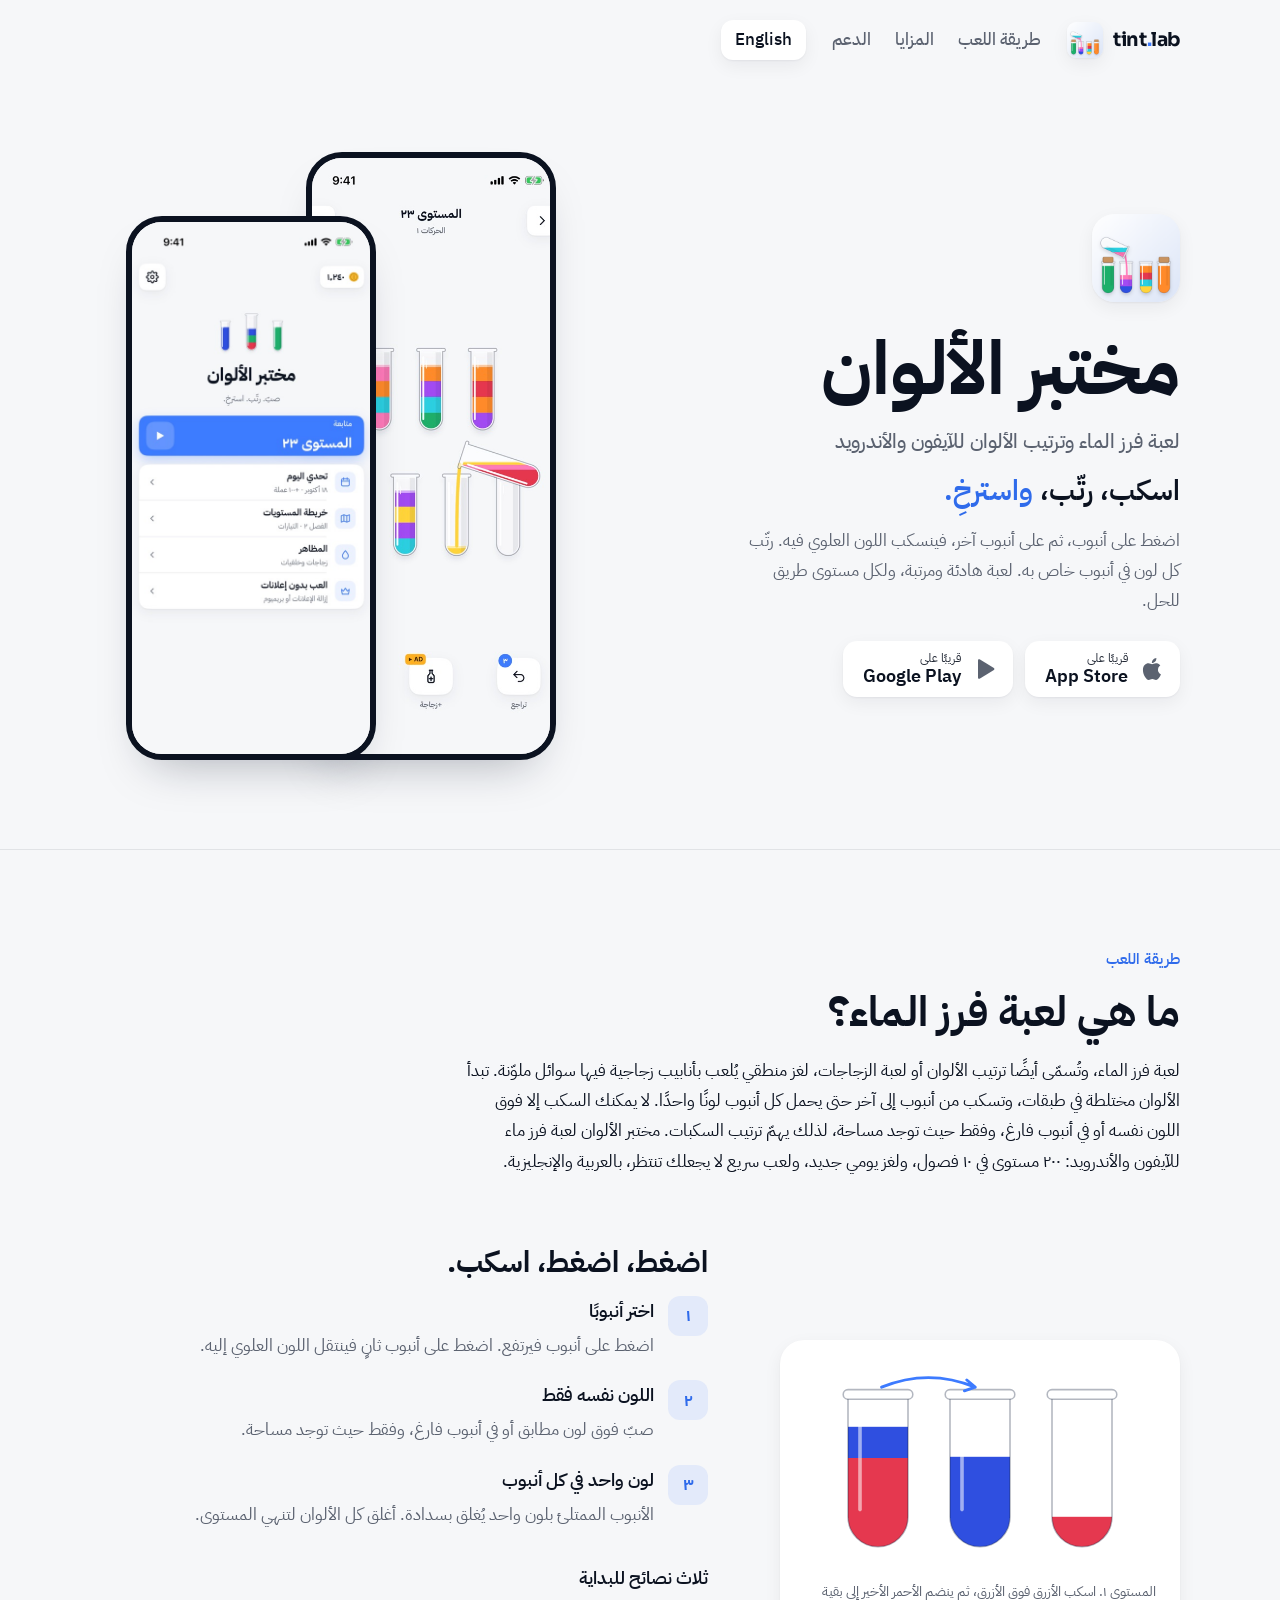
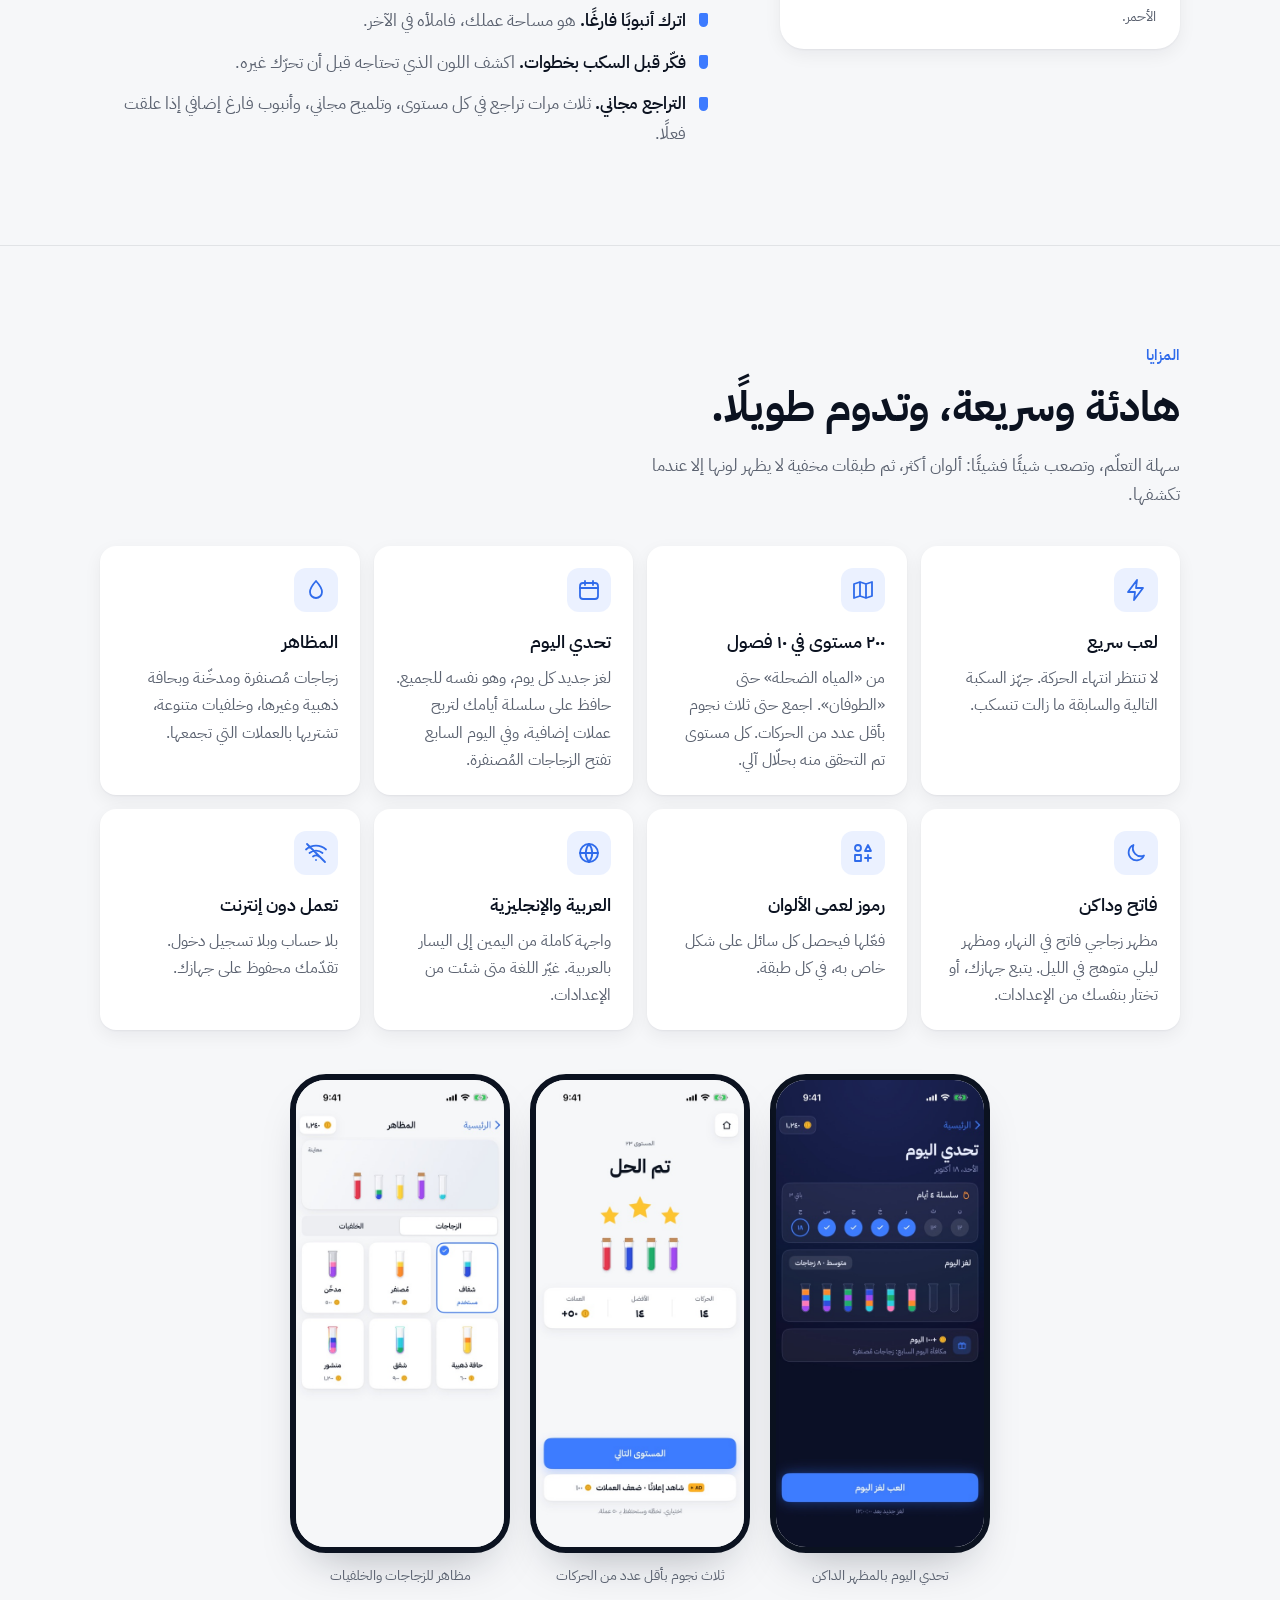
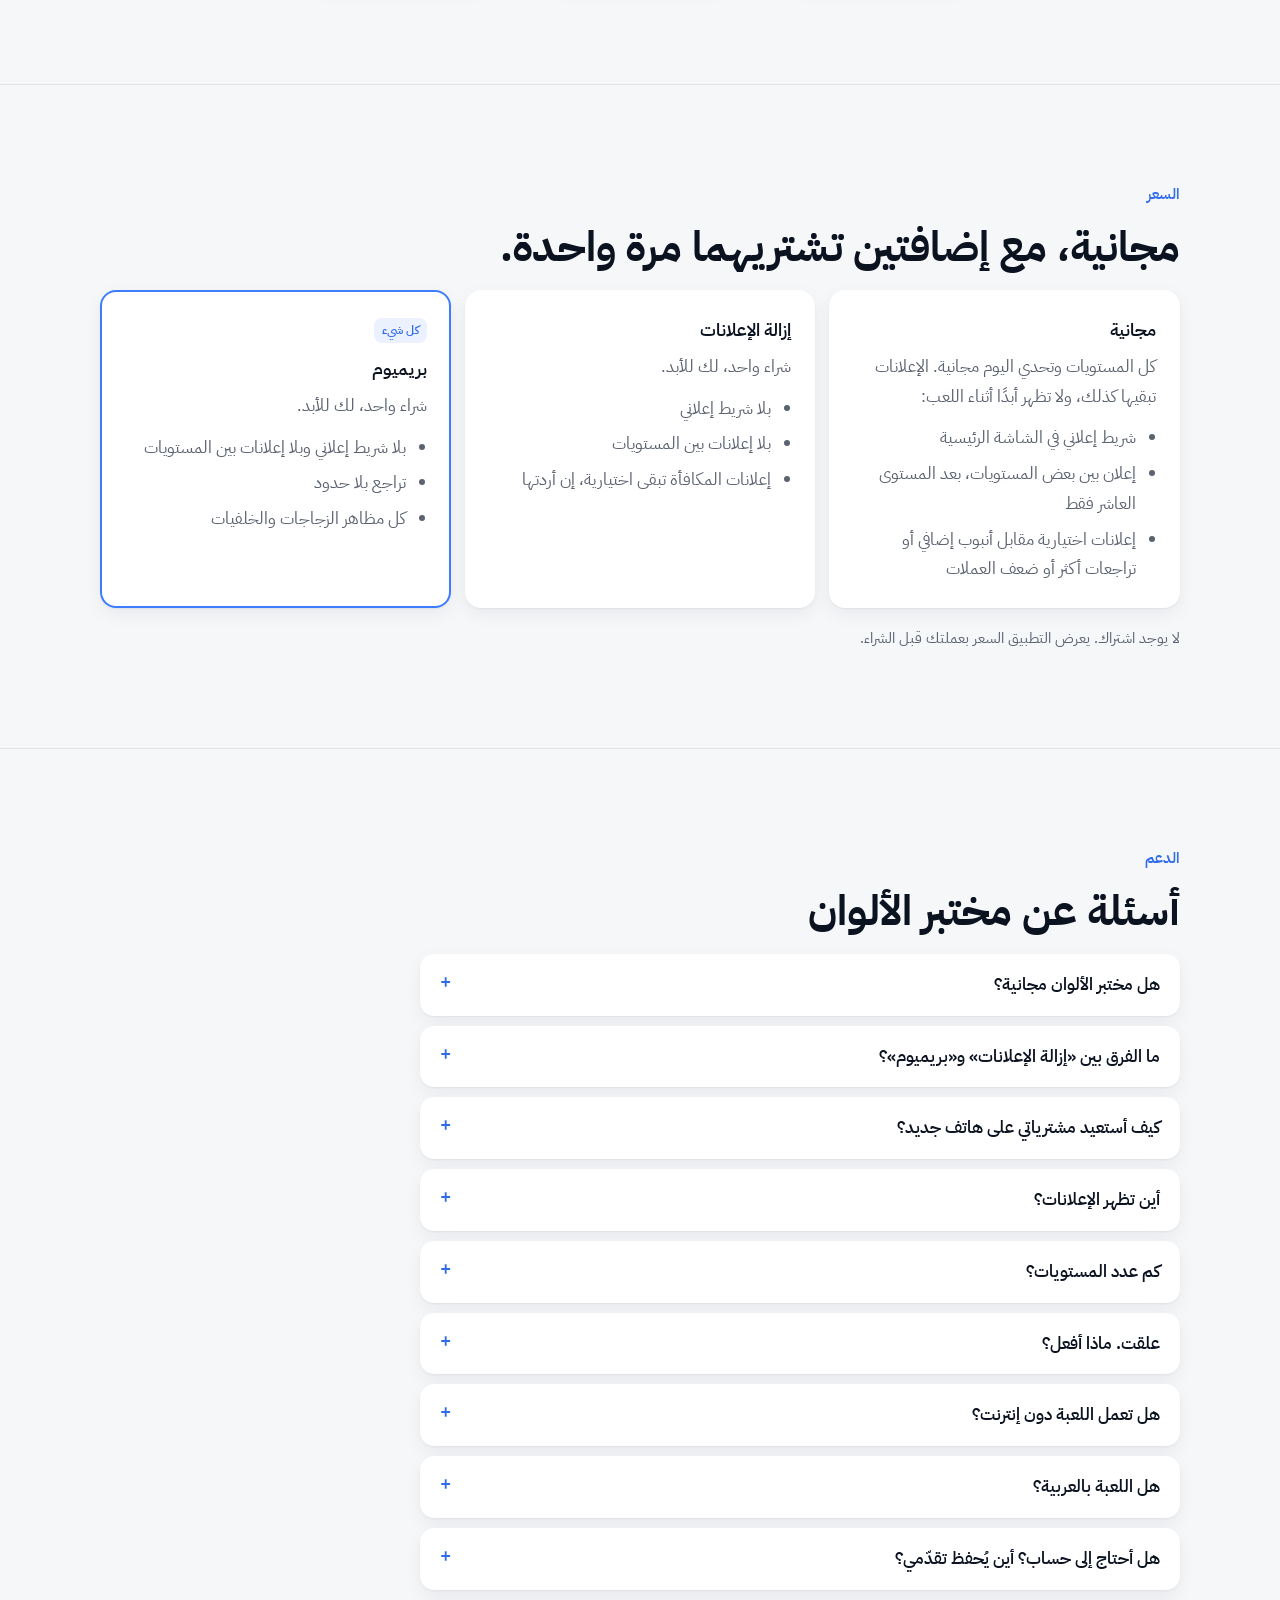
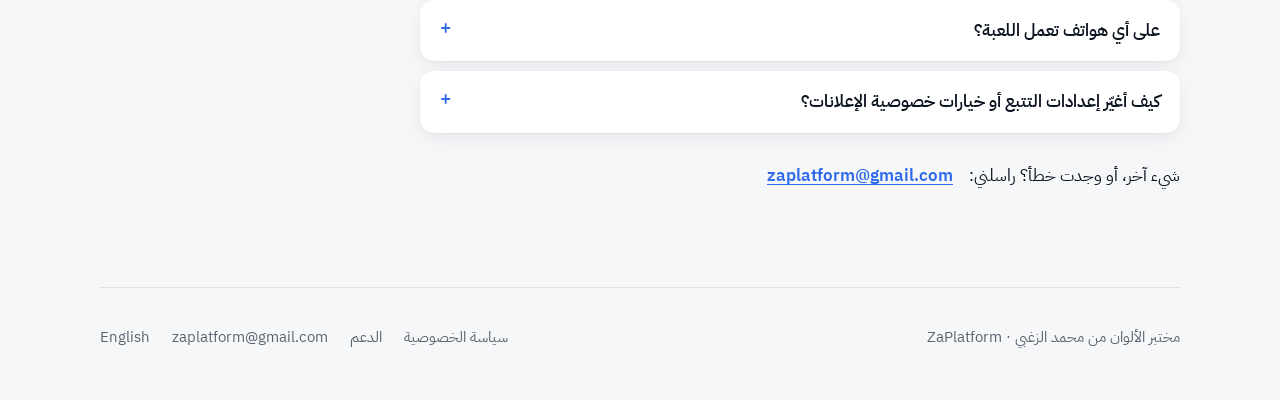
==== ar/index.html @ c8849c1a "Tint Lab site: EN + AR landing, privacy, support FAQ, app-ads.txt (coming soon) Co-Authored-By: Clau" ====
<!doctype html>
<html lang="ar" dir="rtl">
<head>
<meta charset="utf-8">
<meta name="viewport" content="width=device-width, initial-scale=1, viewport-fit=cover">
<title>مختبر الألوان: فرز الماء، لعبة ترتيب الألوان للآيفون والأندرويد</title>
<meta name="description" content="مختبر الألوان لعبة فرز ماء هادئة: اسكب الألوان بين الأنابيب حتى يحمل كل أنبوب لونًا واحدًا. ٢٠٠ مستوى، تحدٍّ يومي، لعب سريع، بالعربية والإنجليزية. مجانية.">
<link rel="canonical" href="https://tintlab.zaplatform.com/ar/">
<link rel="alternate" hreflang="en" href="https://tintlab.zaplatform.com/">
<link rel="alternate" hreflang="ar" href="https://tintlab.zaplatform.com/ar/">
<link rel="alternate" hreflang="x-default" href="https://tintlab.zaplatform.com/">
<meta name="theme-color" content="#F6F7F9" media="(prefers-color-scheme: light)">
<meta name="theme-color" content="#0B1026" media="(prefers-color-scheme: dark)">
<link rel="icon" type="image/png" href="../assets/favicon.png">
<link rel="apple-touch-icon" href="../assets/apple-touch-icon.png">
<meta property="og:type" content="website">
<meta property="og:site_name" content="Tint Lab · مختبر الألوان">
<meta property="og:locale" content="ar_EG">
<meta property="og:locale:alternate" content="en_US">
<meta property="og:title" content="مختبر الألوان: فرز الماء">
<meta property="og:description" content="اسكب، رتّب، واسترخِ. لعبة ترتيب ألوان هادئة: ٢٠٠ مستوى، تحدٍّ يومي ولعب سريع، بالعربية والإنجليزية.">
<meta property="og:url" content="https://tintlab.zaplatform.com/ar/">
<meta property="og:image" content="https://tintlab.zaplatform.com/og.png">
<meta property="og:image:width" content="1200">
<meta property="og:image:height" content="630">
<meta property="og:image:alt" content="مختبر الألوان: أنابيب زجاجية بألوان مرتبة، وأحدها يصبّ في آخر">
<meta name="twitter:card" content="summary_large_image">
<meta name="twitter:title" content="مختبر الألوان: فرز الماء">
<meta name="twitter:description" content="اسكب، رتّب، واسترخِ. لعبة ترتيب ألوان هادئة: ٢٠٠ مستوى، تحدٍّ يومي ولعب سريع، بالعربية والإنجليزية.">
<meta name="twitter:image" content="https://tintlab.zaplatform.com/og.png">
<meta name="twitter:image:alt" content="مختبر الألوان: أنابيب زجاجية بألوان مرتبة، وأحدها يصبّ في آخر">
<link rel="preconnect" href="https://fonts.googleapis.com">
<link rel="preconnect" href="https://fonts.gstatic.com" crossorigin>
<link rel="stylesheet" href="https://fonts.googleapis.com/css2?family=IBM+Plex+Sans+Arabic:wght@400;500;600;700&family=Inter:wght@400;500;600&family=Sora:wght@600;700&display=swap">
<link rel="stylesheet" href="../site.css">
<script type="application/ld+json">
{
  "@context": "https://schema.org",
  "@graph": [
    {
      "@type": "WebSite",
      "@id": "https://tintlab.zaplatform.com/#website",
      "url": "https://tintlab.zaplatform.com/",
      "name": "Tint Lab",
      "inLanguage": ["en", "ar"],
      "publisher": { "@id": "https://zaplatform.com/#org" }
    },
    {
      "@type": "WebPage",
      "@id": "https://tintlab.zaplatform.com/ar/#webpage",
      "url": "https://tintlab.zaplatform.com/ar/",
      "name": "مختبر الألوان: فرز الماء، لعبة ترتيب الألوان للآيفون والأندرويد",
      "inLanguage": "ar",
      "isPartOf": { "@id": "https://tintlab.zaplatform.com/#website" },
      "about": { "@id": "https://tintlab.zaplatform.com/#app" },
      "primaryImageOfPage": "https://tintlab.zaplatform.com/og.png",
      "dateModified": "2026-10-18"
    },
    {
      "@type": ["MobileApplication", "VideoGame"],
      "@id": "https://tintlab.zaplatform.com/#app",
      "name": "مختبر الألوان",
      "alternateName": ["مختبر الألوان: فرز الماء", "Tint Lab: Water Sort Puzzle", "Tint Lab"],
      "description": "مختبر الألوان لعبة فرز ماء هادئة. اضغط على أنبوب، ثم على أنبوب آخر، فينسكب اللون العلوي فيه. رتّب كل لون في أنبوب خاص به لتنهي المستوى. ٢٠٠ مستوى في ١٠ فصول، وتحدٍّ يومي، ولعب سريع، ومظاهر، ومظهر فاتح وداكن، ورموز لعمى الألوان، بالعربية والإنجليزية.",
      "url": "https://tintlab.zaplatform.com/ar/",
      "image": "https://tintlab.zaplatform.com/assets/icon.png",
      "screenshot": [
        "https://tintlab.zaplatform.com/assets/shots/01-pour-ar.jpg",
        "https://tintlab.zaplatform.com/assets/shots/02-home-ar.jpg",
        "https://tintlab.zaplatform.com/assets/shots/06-daily-ar.jpg"
      ],
      "applicationCategory": "GameApplication",
      "applicationSubCategory": "Puzzle",
      "genre": ["ألغاز", "فرز الماء", "ترتيب الألوان"],
      "gamePlatform": ["iPhone", "Android"],
      "operatingSystem": "iOS 17 or later, Android 8.0 or later",
      "inLanguage": ["ar", "en"],
      "numberOfPlayers": { "@type": "QuantitativeValue", "value": 1 },
      "playMode": "SinglePlayer",
      "isAccessibleForFree": true,
      "offers": { "@type": "Offer", "name": "مختبر الألوان", "price": "0", "priceCurrency": "USD", "category": "free" },
      "featureList": [
        "٢٠٠ مستوى في ١٠ فصول، وكل مستوى تم التحقق منه بحلّال آلي",
        "تحدٍّ يومي، نفسه للجميع، مع سلسلة أيام",
        "لعب سريع: الضغطات لا تنتظر انتهاء الحركة",
        "ثلاث مرات تراجع مجانية في كل مستوى، وتلميح مجاني، وأنبوب فارغ إضافي",
        "مظاهر للزجاجات والخلفيات تشتريها بالعملات التي تجمعها",
        "مظهر فاتح وآخر داكن",
        "رموز لعمى الألوان على كل لون",
        "العربية والإنجليزية",
        "تعمل دون إنترنت؛ بلا حساب، وتقدّمك محفوظ على جهازك"
      ],
      "author": { "@id": "https://zaplatform.com/#mohamed" },
      "publisher": { "@id": "https://zaplatform.com/#org" }
    },
    {
      "@type": "Organization",
      "@id": "https://zaplatform.com/#org",
      "name": "ZaPlatform",
      "url": "https://zaplatform.com/",
      "logo": "https://tintlab.zaplatform.com/assets/icon.png",
      "email": "zaplatform@gmail.com",
      "founder": { "@id": "https://zaplatform.com/#mohamed" }
    },
    {
      "@type": "Person",
      "@id": "https://zaplatform.com/#mohamed",
      "name": "Mohamed ElZoghbi",
      "alternateName": ["Mohamed Zakaria El-Zoghbi", "محمد الزغبي"],
      "url": "https://zaplatform.com/",
      "worksFor": { "@id": "https://zaplatform.com/#org" }
    },
    {
      "@type": "FAQPage",
      "@id": "https://tintlab.zaplatform.com/ar/#faq",
      "inLanguage": "ar",
      "isPartOf": { "@id": "https://tintlab.zaplatform.com/ar/#webpage" },
      "mainEntity": [
        {
          "@type": "Question",
          "name": "هل مختبر الألوان مجانية؟",
          "acceptedAnswer": {
            "@type": "Answer",
            "text": "نعم. كل المستويات وتحدي اليوم مجانية، وتعتمد على إعلانات لا تظهر أبدًا أثناء اللعب. وهناك عمليتا شراء اختياريتان لمرة واحدة: «إزالة الإعلانات» و«بريميوم». لا يوجد اشتراك."
          }
        },
        {
          "@type": "Question",
          "name": "ما الفرق بين «إزالة الإعلانات» و«بريميوم»؟",
          "acceptedAnswer": {
            "@type": "Answer",
            "text": "إزالة الإعلانات تزيل الشريط الإعلاني من الشاشة الرئيسية والإعلانات بين المستويات. بريميوم تفعل الشيء نفسه، وتضيف تراجعًا بلا حدود وكل مظاهر الزجاجات والخلفيات. إذا اشتريت بريميوم فلا تحتاج إلى «إزالة الإعلانات»."
          }
        },
        {
          "@type": "Question",
          "name": "كيف أستعيد مشترياتي على هاتف جديد؟",
          "acceptedAnswer": {
            "@type": "Answer",
            "text": "افتح مختبر الألوان، واضغط على الترس في الشاشة الرئيسية لفتح الإعدادات، ثم المشتريات ← استعادة المشتريات. استخدم حساب Apple (للآيفون) أو حساب Google (للأندرويد) نفسه الذي اشتريت به. الاستعادة مجانية."
          }
        },
        {
          "@type": "Question",
          "name": "أين تظهر الإعلانات؟",
          "acceptedAnswer": {
            "@type": "Answer",
            "text": "شريط إعلاني في الشاشة الرئيسية، وإعلان بملء الشاشة بين بعض المستويات، بعد المستوى العاشر فقط ومرة كل ثلاثة مستويات على الأكثر. إعلانات الأنبوب الإضافي والتراجعات وضعف العملات لا تعمل إلا عندما تختارها. لا يظهر أي إعلان أثناء المستوى."
          }
        },
        {
          "@type": "Question",
          "name": "كم عدد المستويات؟",
          "acceptedAnswer": {
            "@type": "Answer",
            "text": "٢٠٠ مستوى في ١٠ فصول، ٢٠ مستوى في كل فصل، من «المياه الضحلة» حتى «الطوفان»، إلى جانب تحدٍّ يومي جديد كل يوم. كل مستوى تم التحقق منه بحلّال آلي، فهناك دائمًا طريق للحل. ويمكنك إعادة أي مستوى من خريطة المستويات."
          }
        },
        {
          "@type": "Question",
          "name": "علقت. ماذا أفعل؟",
          "acceptedAnswer": {
            "@type": "Answer",
            "text": "لديك ثلاث مرات تراجع مجانية في كل مستوى، وتلميح مجاني، وأنبوب فارغ إضافي عند الحاجة. ويمكنك إعادة المستوى في أي وقت. وإذا لم تبقَ أي حركة، تخبرك اللعبة وتعرض عليك مخرجًا، وتبقى حركاتك."
          }
        },
        {
          "@type": "Question",
          "name": "هل تعمل اللعبة دون إنترنت؟",
          "acceptedAnswer": {
            "@type": "Answer",
            "text": "نعم. كل مستوى يُصنع على هاتفك، فيمكنك اللعب دون إنترنت. الإعلانات والمشتريات فقط تحتاج إلى اتصال."
          }
        },
        {
          "@type": "Question",
          "name": "هل اللعبة بالعربية؟",
          "acceptedAnswer": {
            "@type": "Answer",
            "text": "نعم. مختبر الألوان بالعربية والإنجليزية بالكامل، بواجهة من اليمين إلى اليسار بالعربية. غيّر اللغة من الإعدادات ← اللغة. الأنابيب نفسها لا تنعكس."
          }
        },
        {
          "@type": "Question",
          "name": "هل أحتاج إلى حساب؟ أين يُحفظ تقدّمي؟",
          "acceptedAnswer": {
            "@type": "Answer",
            "text": "لا يوجد حساب ولا تسجيل دخول. مستوياتك ونجومك وعملاتك وسلسلة أيامك وإعداداتك محفوظة على هاتفك فقط، ولا توجد مزامنة بين الأجهزة."
          }
        },
        {
          "@type": "Question",
          "name": "على أي هواتف تعمل اللعبة؟",
          "acceptedAnswer": {
            "@type": "Answer",
            "text": "على الآيفون والآيباد بنظام iOS 17 أو أحدث، وعلى هواتف الأندرويد بنظام Android 8.0 أو أحدث."
          }
        },
        {
          "@type": "Question",
          "name": "كيف أغيّر إعدادات التتبع أو خيارات خصوصية الإعلانات؟",
          "acceptedAnswer": {
            "@type": "Answer",
            "text": "على الآيفون، التتبع متوقف ما لم تسمح به عندما يسألك التطبيق، ويمكنك تغييره لاحقًا من الإعدادات ← الخصوصية والأمن ← التتبع. وحيث يلزم اختيار الموافقة، مثل المنطقة الاقتصادية الأوروبية والمملكة المتحدة، افتح مختبر الألوان واذهب إلى الإعدادات ← الخصوصية وخيارات الإعلانات لمراجعته. المزيد في سياسة الخصوصية."
          }
        }
      ]
    }
  ]
}
</script>
</head>
<body>
<a class="skip" href="#main">انتقل إلى المحتوى</a>

<svg width="0" height="0" style="position:absolute" aria-hidden="true">
  <symbol id="g-apple" viewBox="0 0 24 24"><path d="M16.37 1.43c0 1.14-.49 2.27-1.18 3.08-.74.9-1.99 1.57-2.99 1.57-.12 0-.23-.02-.3-.03-.01-.06-.04-.22-.04-.39 0-1.15.57-2.27 1.2-2.98.81-.94 2.15-1.64 3.25-1.68.03.13.06.28.06.43zm4.56 15.71c-.03.07-.46 1.58-1.52 3.12-.94 1.34-1.94 2.71-3.43 2.71-1.52 0-1.9-.88-3.63-.88-1.7 0-2.3.91-3.67.91-1.38 0-2.330-1.26-3.43-2.8-1.29-1.82-2.32-4.63-2.32-7.28 0-4.28 2.8-6.55 5.55-6.55 1.45 0 2.67.95 3.6.95.86 0 2.22-1.01 3.9-1.01.61 0 2.89.06 4.37 2.19-.13.09-2.38 1.37-2.38 4.19 0 3.26 2.85 4.42 2.96 4.45z"/></symbol>
  <symbol id="g-play" viewBox="0 0 24 24"><path d="M5 3.2v17.6c0 .8.9 1.3 1.6.9l14.3-8.8c.6-.4.6-1.4 0-1.8L6.6 2.3C5.9 1.9 5 2.4 5 3.2z"/></symbol>
</svg>

<header class="wrap nav">
  <a class="brand" href="./" lang="en" dir="ltr"><img src="../assets/icon.png" alt="" width="36" height="36"><span>tint<span class="dot">.</span>lab</span></a>
  <nav aria-label="الأقسام">
    <ul>
      <li><a href="#how">طريقة اللعب</a></li>
      <li><a href="#features">المزايا</a></li>
      <li><a href="#support">الدعم</a></li>
    </ul>
  </nav>
  <a class="lang" href="../" hreflang="en" lang="en">English</a>
</header>

<main id="main">
  <section class="wrap hero">
    <div>
      <img class="ic" src="../assets/icon.png" alt="أيقونة تطبيق مختبر الألوان" width="88" height="88">
      <h1>مختبر الألوان <span class="h1-sub">لعبة فرز الماء وترتيب الألوان للآيفون والأندرويد</span></h1>
      <p class="pitch">اسكب، رتّب، <em>واسترخِ.</em></p>
      <p class="lede">اضغط على أنبوب، ثم على أنبوب آخر، فينسكب اللون العلوي فيه. رتّب كل لون في أنبوب خاص به. لعبة هادئة ومرتبة، ولكل مستوى طريق للحل.</p>
      <div class="actions">
        <span class="store soon" role="note"><svg aria-hidden="true"><use href="#g-apple"/></svg><span><small>قريبًا على</small><b>App Store</b></span></span>
        <span class="store soon" role="note"><svg aria-hidden="true"><use href="#g-play"/></svg><span><small>قريبًا على</small><b>Google Play</b></span></span>
      </div>
    </div>
    <div class="hero-shots">
      <div class="phone"><img src="../assets/shots/01-pour-ar.jpg" alt="مستوى في مختبر الألوان أثناء السكب: أنبوب يميل ويصبّ اللون الوردي في أنبوب آخر" width="506" height="1100" fetchpriority="high"></div>
      <div class="phone"><img src="../assets/shots/02-home-ar.jpg" alt="الشاشة الرئيسية لمختبر الألوان: متابعة المستوى ٢٣، وتحدي اليوم، وخريطة المستويات، والمظاهر" width="506" height="1100" loading="lazy"></div>
    </div>
  </section>

  <section class="sec" id="how" aria-labelledby="h-how">
    <div class="wrap">
      <div class="what">
        <p class="label">طريقة اللعب</p>
        <h2 id="h-how">ما هي لعبة فرز الماء؟</h2>
        <p class="answer">لعبة فرز الماء، وتُسمّى أيضًا ترتيب الألوان أو لعبة الزجاجات، لغز منطقي يُلعب بأنابيب زجاجية فيها سوائل ملوّنة. تبدأ الألوان مختلطة في طبقات، وتسكب من أنبوب إلى آخر حتى يحمل كل أنبوب لونًا واحدًا. لا يمكنك السكب إلا فوق اللون نفسه أو في أنبوب فارغ، وفقط حيث توجد مساحة، لذلك يهمّ ترتيب السكبات. مختبر الألوان لعبة فرز ماء للآيفون والأندرويد: ٢٠٠ مستوى في ١٠ فصول، ولغز يومي جديد، ولعب سريع لا يجعلك تنتظر، بالعربية والإنجليزية.</p>
      </div>
    </div>
    <div class="wrap how">
      <figure class="rack">
        <svg viewBox="0 -14 300 164" role="img" aria-label="ثلاثة أنابيب: الأزرق ينسكب من الأنبوب الأول فوق الأزرق في الثاني">
          <defs><clipPath id="tube" clipPathUnits="userSpaceOnUse"><path d="M0 10V110a25 25 0 0 0 50 0V10z"/></clipPath></defs>
          <g transform="translate(40 0)">
            <path class="glass-bg" d="M0 10V110a25 25 0 0 0 50 0V10z"/>
            <g clip-path="url(#tube)"><rect x="0" y="110" width="50" height="26" style="fill:var(--l-red)"/><rect x="0" y="85" width="50" height="26" style="fill:var(--l-red)"/><rect x="0" y="60" width="50" height="26" style="fill:var(--l-red)"/><rect x="0" y="35" width="50" height="26" style="fill:var(--l-blue)"/></g>
            <path class="glass" d="M0 10V110a25 25 0 0 0 50 0V10z"/><rect class="rim" x="-4" y="4" width="58" height="8" rx="4"/><path class="shine" d="M10 22V104"/>
          </g>
          <g transform="translate(125 0)">
            <path class="glass-bg" d="M0 10V110a25 25 0 0 0 50 0V10z"/>
            <g clip-path="url(#tube)"><rect x="0" y="110" width="50" height="26" style="fill:var(--l-blue)"/><rect x="0" y="85" width="50" height="26" style="fill:var(--l-blue)"/><rect x="0" y="60" width="50" height="26" style="fill:var(--l-blue)"/></g>
            <path class="glass" d="M0 10V110a25 25 0 0 0 50 0V10z"/><rect class="rim" x="-4" y="4" width="58" height="8" rx="4"/><path class="shine" d="M10 22V104"/>
          </g>
          <g transform="translate(210 0)">
            <path class="glass-bg" d="M0 10V110a25 25 0 0 0 50 0V10z"/>
            <g clip-path="url(#tube)"><rect x="0" y="110" width="50" height="26" style="fill:var(--l-red)"/></g>
            <path class="glass" d="M0 10V110a25 25 0 0 0 50 0V10z"/><rect class="rim" x="-4" y="4" width="58" height="8" rx="4"/><path class="shine" d="M10 22V104"/>
          </g>
          <path class="arrow" d="M68 2Q107-14 146 2M139-4l7 6-9 3"/>
        </svg>
        <figcaption class="rack-cap">المستوى ١. اسكب الأزرق فوق الأزرق، ثم ينضم الأحمر الأخير إلى بقية الأحمر.</figcaption>
      </figure>
      <div>
        <h3 class="how-h">اضغط، اضغط، اسكب.</h3>
        <ol class="rules">
          <li><div><h4>اختر أنبوبًا</h4><p>اضغط على أنبوب فيرتفع. اضغط على أنبوب ثانٍ فينتقل اللون العلوي إليه.</p></div></li>
          <li><div><h4>اللون نفسه فقط</h4><p>صبّ فوق لون مطابق أو في أنبوب فارغ، وفقط حيث توجد مساحة.</p></div></li>
          <li><div><h4>لون واحد في كل أنبوب</h4><p>الأنبوب الممتلئ بلون واحد يُغلق بسدادة. أغلق كل الألوان لتنهي المستوى.</p></div></li>
        </ol>
        <h3 class="tips-h">ثلاث نصائح للبداية</h3>
        <ul class="tips">
          <li><b>اترك أنبوبًا فارغًا.</b> هو مساحة عملك، فاملأه في الآخر.</li>
          <li><b>فكّر قبل السكب بخطوات.</b> اكشف اللون الذي تحتاجه قبل أن تحرّك غيره.</li>
          <li><b>التراجع مجاني.</b> ثلاث مرات تراجع في كل مستوى، وتلميح مجاني، وأنبوب فارغ إضافي إذا علقت فعلًا.</li>
        </ul>
      </div>
    </div>
  </section>

  <section class="sec" id="features" aria-labelledby="h-features">
    <div class="wrap">
      <p class="label">المزايا</p>
      <h2 id="h-features">هادئة وسريعة، وتدوم طويلًا.</h2>
      <p class="intro">سهلة التعلّم، وتصعب شيئًا فشيئًا: ألوان أكثر، ثم طبقات مخفية لا يظهر لونها إلا عندما تكشفها.</p>
      <div class="feats">
        <article class="feat">
          <div class="fi" aria-hidden="true"><svg viewBox="0 0 24 24"><path d="M13 2 4 14h7l-1 8 9-12h-7l1-8z"/></svg></div>
          <h3>لعب سريع</h3>
          <p>لا تنتظر انتهاء الحركة. جهّز السكبة التالية والسابقة ما زالت تنسكب.</p>
        </article>
        <article class="feat">
          <div class="fi" aria-hidden="true"><svg viewBox="0 0 24 24"><path d="M9 4 3 6v14l6-2 6 2 6-2V4l-6 2-6-2zM9 4v14M15 6v14"/></svg></div>
          <h3>٢٠٠ مستوى في ١٠ فصول</h3>
          <p>من «المياه الضحلة» حتى «الطوفان». اجمع حتى ثلاث نجوم بأقل عدد من الحركات. كل مستوى تم التحقق منه بحلّال آلي.</p>
        </article>
        <article class="feat">
          <div class="fi" aria-hidden="true"><svg viewBox="0 0 24 24"><rect x="3" y="5" width="18" height="16" rx="3"/><path d="M3 10h18M8 3v4M16 3v4"/></svg></div>
          <h3>تحدي اليوم</h3>
          <p>لغز جديد كل يوم، وهو نفسه للجميع. حافظ على سلسلة أيامك لتربح عملات إضافية، وفي اليوم السابع تفتح الزجاجات المُصنفرة.</p>
        </article>
        <article class="feat">
          <div class="fi" aria-hidden="true"><svg viewBox="0 0 24 24"><path d="M12 3s6 6.5 6 11a6 6 0 0 1-12 0c0-4.5 6-11 6-11z"/></svg></div>
          <h3>المظاهر</h3>
          <p>زجاجات مُصنفرة ومدخّنة وبحافة ذهبية وغيرها، وخلفيات متنوعة، تشتريها بالعملات التي تجمعها.</p>
        </article>
        <article class="feat">
          <div class="fi" aria-hidden="true"><svg viewBox="0 0 24 24"><path d="M20 14.5A8 8 0 0 1 9.5 4a8 8 0 1 0 10.5 10.5z"/></svg></div>
          <h3>فاتح وداكن</h3>
          <p>مظهر زجاجي فاتح في النهار، ومظهر ليلي متوهج في الليل. يتبع جهازك، أو تختار بنفسك من الإعدادات.</p>
        </article>
        <article class="feat">
          <div class="fi" aria-hidden="true"><svg viewBox="0 0 24 24"><circle cx="7" cy="7" r="3"/><path d="M17 4l3 6h-6zM4 14h6v6H4zM17 14v6M14 17h6"/></svg></div>
          <h3>رموز لعمى الألوان</h3>
          <p>فعّلها فيحصل كل سائل على شكل خاص به، في كل طبقة.</p>
        </article>
        <article class="feat">
          <div class="fi" aria-hidden="true"><svg viewBox="0 0 24 24"><circle cx="12" cy="12" r="9"/><path d="M3 12h18M12 3a14 14 0 0 1 0 18M12 3a14 14 0 0 0 0 18"/></svg></div>
          <h3>العربية والإنجليزية</h3>
          <p>واجهة كاملة من اليمين إلى اليسار بالعربية. غيّر اللغة متى شئت من الإعدادات.</p>
        </article>
        <article class="feat">
          <div class="fi" aria-hidden="true"><svg viewBox="0 0 24 24"><path d="M2 8.5a15 15 0 0 1 20 0M5.5 12a10 10 0 0 1 13 0M9 15.5a5 5 0 0 1 6 0M12 19h.01M3 3l18 18"/></svg></div>
          <h3>تعمل دون إنترنت</h3>
          <p>بلا حساب وبلا تسجيل دخول. تقدّمك محفوظ على جهازك.</p>
        </article>
      </div>
      <div class="shots-row">
        <figure><div class="phone"><img src="../assets/shots/06-daily-ar.jpg" alt="شاشة تحدي اليوم بالمظهر الداكن: سلسلة ٤ أيام ولغز اليوم" width="506" height="1100" loading="lazy"></div><figcaption>تحدي اليوم بالمظهر الداكن</figcaption></figure>
        <figure><div class="phone"><img src="../assets/shots/03-complete-ar.jpg" alt="تم حل المستوى ٢٣: ثلاث نجوم و١٤ حركة و٥٠ عملة" width="506" height="1100" loading="lazy"></div><figcaption>ثلاث نجوم بأقل عدد من الحركات</figcaption></figure>
        <figure><div class="phone"><img src="../assets/shots/05-themes-ar.jpg" alt="شاشة المظاهر: زجاجات شفافة ومُصنفرة ومدخّنة وغيرها" width="506" height="1100" loading="lazy"></div><figcaption>مظاهر للزجاجات والخلفيات</figcaption></figure>
      </div>
    </div>
  </section>

  <section class="sec" id="free" aria-labelledby="h-free">
    <div class="wrap">
      <p class="label">السعر</p>
      <h2 id="h-free">مجانية، مع إضافتين تشتريهما مرة واحدة.</h2>
      <div class="money">
        <div class="box">
          <h3>مجانية</h3>
          <p>كل المستويات وتحدي اليوم مجانية. الإعلانات تبقيها كذلك، ولا تظهر أبدًا أثناء اللعب:</p>
          <ul>
            <li>شريط إعلاني في الشاشة الرئيسية</li>
            <li>إعلان بين بعض المستويات، بعد المستوى العاشر فقط</li>
            <li>إعلانات اختيارية مقابل أنبوب إضافي أو تراجعات أكثر أو ضعف العملات</li>
          </ul>
        </div>
        <div class="box">
          <h3>إزالة الإعلانات</h3>
          <p>شراء واحد، لك للأبد.</p>
          <ul>
            <li>بلا شريط إعلاني</li>
            <li>بلا إعلانات بين المستويات</li>
            <li>إعلانات المكافأة تبقى اختيارية، إن أردتها</li>
          </ul>
        </div>
        <div class="box pick">
          <span class="tag">كل شيء</span>
          <h3>بريميوم</h3>
          <p>شراء واحد، لك للأبد.</p>
          <ul>
            <li>بلا شريط إعلاني وبلا إعلانات بين المستويات</li>
            <li>تراجع بلا حدود</li>
            <li>كل مظاهر الزجاجات والخلفيات</li>
          </ul>
        </div>
      </div>
      <p class="money-note">لا يوجد اشتراك. يعرض التطبيق السعر بعملتك قبل الشراء.</p>
    </div>
  </section>

  <section class="sec" id="support" aria-labelledby="h-support">
    <div class="wrap">
      <p class="label">الدعم</p>
      <h2 id="h-support">أسئلة عن مختبر الألوان</h2>
      <div class="faq">
        <details>
          <summary>هل مختبر الألوان مجانية؟</summary>
          <div class="a"><p>نعم. كل المستويات وتحدي اليوم مجانية، وتعتمد على إعلانات لا تظهر أبدًا أثناء اللعب. وهناك عمليتا شراء اختياريتان لمرة واحدة: «إزالة الإعلانات» و«بريميوم». لا يوجد اشتراك.</p></div>
        </details>
        <details>
          <summary>ما الفرق بين «إزالة الإعلانات» و«بريميوم»؟</summary>
          <div class="a"><p><b>إزالة الإعلانات</b> تزيل الشريط الإعلاني من الشاشة الرئيسية والإعلانات بين المستويات.</p><p><b>بريميوم</b> تفعل الشيء نفسه، وتضيف تراجعًا بلا حدود وكل مظاهر الزجاجات والخلفيات. إذا اشتريت بريميوم فلا تحتاج إلى «إزالة الإعلانات».</p></div>
        </details>
        <details>
          <summary>كيف أستعيد مشترياتي على هاتف جديد؟</summary>
          <div class="a"><p>افتح مختبر الألوان، واضغط على الترس في الشاشة الرئيسية لفتح <b>الإعدادات</b>، ثم <b>المشتريات ← استعادة المشتريات</b>. استخدم حساب Apple (للآيفون) أو حساب Google (للأندرويد) نفسه الذي اشتريت به. الاستعادة مجانية.</p></div>
        </details>
        <details>
          <summary>أين تظهر الإعلانات؟</summary>
          <div class="a"><p>شريط إعلاني في الشاشة الرئيسية، وإعلان بملء الشاشة بين بعض المستويات، بعد المستوى العاشر فقط ومرة كل ثلاثة مستويات على الأكثر. إعلانات الأنبوب الإضافي والتراجعات وضعف العملات لا تعمل إلا عندما تختارها. لا يظهر أي إعلان أثناء المستوى.</p></div>
        </details>
        <details>
          <summary>كم عدد المستويات؟</summary>
          <div class="a"><p>٢٠٠ مستوى في ١٠ فصول، ٢٠ مستوى في كل فصل، من «المياه الضحلة» حتى «الطوفان»، إلى جانب تحدٍّ يومي جديد كل يوم. كل مستوى تم التحقق منه بحلّال آلي، فهناك دائمًا طريق للحل. ويمكنك إعادة أي مستوى من خريطة المستويات.</p></div>
        </details>
        <details>
          <summary>علقت. ماذا أفعل؟</summary>
          <div class="a"><p>لديك ثلاث مرات تراجع مجانية في كل مستوى، وتلميح مجاني، وأنبوب فارغ إضافي عند الحاجة. ويمكنك إعادة المستوى في أي وقت. وإذا لم تبقَ أي حركة، تخبرك اللعبة وتعرض عليك مخرجًا، وتبقى حركاتك.</p></div>
        </details>
        <details>
          <summary>هل تعمل اللعبة دون إنترنت؟</summary>
          <div class="a"><p>نعم. كل مستوى يُصنع على هاتفك، فيمكنك اللعب دون إنترنت. الإعلانات والمشتريات فقط تحتاج إلى اتصال.</p></div>
        </details>
        <details>
          <summary>هل اللعبة بالعربية؟</summary>
          <div class="a"><p>نعم. مختبر الألوان بالعربية والإنجليزية بالكامل، بواجهة من اليمين إلى اليسار بالعربية. غيّر اللغة من <b>الإعدادات ← اللغة</b>. الأنابيب نفسها لا تنعكس.</p></div>
        </details>
        <details>
          <summary>هل أحتاج إلى حساب؟ أين يُحفظ تقدّمي؟</summary>
          <div class="a"><p>لا يوجد حساب ولا تسجيل دخول. مستوياتك ونجومك وعملاتك وسلسلة أيامك وإعداداتك محفوظة على هاتفك فقط، ولا توجد مزامنة بين الأجهزة.</p></div>
        </details>
        <details>
          <summary>على أي هواتف تعمل اللعبة؟</summary>
          <div class="a"><p>على الآيفون والآيباد بنظام iOS 17 أو أحدث، وعلى هواتف الأندرويد بنظام Android 8.0 أو أحدث.</p></div>
        </details>
        <details>
          <summary>كيف أغيّر إعدادات التتبع أو خيارات خصوصية الإعلانات؟</summary>
          <div class="a"><p>على الآيفون، التتبع متوقف ما لم تسمح به عندما يسألك التطبيق، ويمكنك تغييره لاحقًا من <b>الإعدادات ← الخصوصية والأمن ← التتبع</b>.</p><p>وحيث يلزم اختيار الموافقة، مثل المنطقة الاقتصادية الأوروبية والمملكة المتحدة، افتح مختبر الألوان واذهب إلى <b>الإعدادات ← الخصوصية وخيارات الإعلانات</b> لمراجعته. المزيد في <a href="privacy/">سياسة الخصوصية</a>.</p></div>
        </details>
      </div>
      <div class="contact">
        <span>شيء آخر، أو وجدت خطأ؟ راسلني:</span>
        <a class="mail" href="mailto:zaplatform@gmail.com?subject=Tint%20Lab" dir="ltr">zaplatform@gmail.com</a>
      </div>
    </div>
  </section>
</main>

<footer class="wrap foot">
  <span class="by">مختبر الألوان من محمد الزغبي · <a href="https://zaplatform.com/ar/" style="display:inline">ZaPlatform</a></span>
  <a href="privacy/">سياسة الخصوصية</a>
  <a href="#support">الدعم</a>
  <a href="mailto:zaplatform@gmail.com" dir="ltr">zaplatform@gmail.com</a>
  <a href="../" hreflang="en" lang="en">English</a>
</footer>
</body>
</html>
---- site.css ----
/* Tint Lab · tintlab.zaplatform.com
   The app's own language: light = "Lab Glass" (cool grey, white glass cards, soft shadows),
   dark = "Night Glow" (deep navy). Accent #3D7BFF in both. Sora for display, Inter for text,
   IBM Plex Sans Arabic for Arabic, which never gets letter-spacing. */
:root {
  --bg: #F6F7F9;
  --sf: #FFFFFF;
  --sf2: #ECEEF2;
  --ink: #0B1220;
  --mu: #5B6270;
  --ln: rgba(15, 23, 42, .09);
  --ac: #3D7BFF;
  --acText: #2F6BEB;
  --onAc: #FFFFFF;
  --tint: rgba(61, 123, 255, .10);
  --elev: 0 1px 2px rgba(15, 23, 42, .05), 0 6px 18px rgba(15, 23, 42, .06);
  --btnGlow: 0 8px 20px rgba(61, 123, 255, .28);
  --glass: rgba(255, 255, 255, .6);
  --glassLine: rgba(20, 32, 60, .32);
  --cork: #C89361;
  --corkLine: #8E5E33;
  --frame: #0B1220;
  --l-red: #E5384F; --l-orange: #FF8A2A; --l-yellow: #FFD43B; --l-green: #1FAF6B;
  --l-aqua: #2CCFE0; --l-blue: #2F4FE0; --l-violet: #A24BF2; --l-pink: #FF7AB8;
  --display: "Sora", "Inter", system-ui, -apple-system, "Segoe UI", sans-serif;
  --font: "Inter", system-ui, -apple-system, "Segoe UI", sans-serif;
  --track: .1em;
  --r: 16px;
  color-scheme: light dark;
}
@media (prefers-color-scheme: dark) {
  :root {
    --bg: #0B1026;
    --sf: rgba(255, 255, 255, .06);
    --sf2: rgba(255, 255, 255, .10);
    --ink: #E8ECFF;
    --mu: #9AA2CF;
    --ln: rgba(170, 190, 255, .16);
    --acText: #7FA6FF;
    --tint: rgba(61, 123, 255, .20);
    --elev: inset 0 0 0 1px rgba(170, 190, 255, .16);
    --btnGlow: 0 0 24px rgba(61, 123, 255, .45);
    --glass: rgba(160, 180, 255, .05);
    --glassLine: rgba(190, 205, 255, .55);
    --corkLine: #F0C690;
    --frame: #2A3366;
  }
  body { background: radial-gradient(120% 60% at 50% 0%, #1C2456 0%, #0B1026 60%) no-repeat, #0B1026; }
}
:lang(ar) {
  --display: "IBM Plex Sans Arabic", "Sora", system-ui, sans-serif;
  --font: "IBM Plex Sans Arabic", "Inter", system-ui, sans-serif;
  --track: 0;
}

*, *::before, *::after { box-sizing: border-box; }
html { -webkit-text-size-adjust: 100%; scroll-behavior: smooth; }
@media (prefers-reduced-motion: reduce) { html { scroll-behavior: auto; } }
body {
  margin: 0; background: var(--bg); color: var(--ink);
  font-family: var(--font); font-size: 17px; line-height: 1.6;
  overflow-x: hidden;
}
:lang(ar) body, body:lang(ar) { line-height: 1.75; }
img { max-width: 100%; display: block; }
a { color: inherit; text-underline-offset: 3px; }
a:focus-visible, summary:focus-visible { outline: 2px solid var(--ac); outline-offset: 3px; border-radius: 8px; }
.wrap { width: min(1080px, 100% - 32px); margin-inline: auto; }
.num { direction: ltr; unicode-bidi: isolate; }
.skip { position: absolute; top: 8px; inset-inline-start: 16px; background: var(--sf); padding: 8px 12px; border-radius: 8px; z-index: 10;
  clip-path: inset(50%); width: 1px; height: 1px; overflow: hidden; white-space: nowrap; }
.skip:focus { clip-path: none; width: auto; height: auto; overflow: visible; }

/* ---- nav ---- */
.nav { display: flex; align-items: center; gap: 16px; padding-block: 18px; }
.brand { display: inline-flex; align-items: center; gap: 10px; font-family: "Sora", var(--font); font-weight: 700; font-size: 1.2rem; letter-spacing: -.02em; text-decoration: none; }
.brand img { width: 36px; height: 36px; border-radius: 9px; box-shadow: var(--elev); }
.brand .dot { color: var(--ac); }
.nav ul { list-style: none; display: flex; gap: 4px; margin: 0 0 0 auto; padding: 0; }
[dir="rtl"] .nav ul { margin: 0 auto 0 0; }
.nav ul a { display: inline-flex; align-items: center; min-height: 44px; padding-inline: 10px; text-decoration: none; color: var(--mu); font-weight: 500; }
.nav ul a:hover { color: var(--ink); }
.nav .lang { display: inline-flex; align-items: center; min-height: 40px; padding-inline: 14px; background: var(--sf); box-shadow: var(--elev); border-radius: 12px; text-decoration: none; font-weight: 500; }
.nav .lang:hover { color: var(--acText); }
@media (max-width: 640px) { .nav ul { display: none; } .nav .lang { margin-inline-start: auto; } }

/* ---- hero ---- */
.hero { display: grid; grid-template-columns: 1.05fr .95fr; gap: clamp(24px, 5vw, 64px); align-items: center; padding-block: clamp(24px, 6vw, 72px) clamp(40px, 7vw, 96px); }
.hero .ic { width: 88px; height: 88px; border-radius: 22px; box-shadow: var(--elev); }
.label { font-size: .78rem; font-weight: 600; text-transform: uppercase; letter-spacing: var(--track); color: var(--acText); margin: 0 0 10px; }
:lang(ar) .label, .label:lang(ar) { text-transform: none; letter-spacing: 0; font-size: .95rem; }
h1 { font-family: var(--display); font-size: clamp(2.8rem, 7.5vw, 4.6rem); line-height: 1.02; letter-spacing: -.03em; margin: 22px 0 14px; font-weight: 700; }
:lang(ar) h1 { letter-spacing: 0; line-height: 1.25; }
h1 .dot { color: var(--ac); }
.h1-sub { display: block; font-family: var(--font); font-size: clamp(1.05rem, 2.2vw, 1.25rem); line-height: 1.35; font-weight: 500; letter-spacing: 0; color: var(--mu); margin-top: 12px; }
.pitch { font-family: var(--display); font-size: clamp(1.35rem, 2.8vw, 1.8rem); line-height: 1.3; font-weight: 600; letter-spacing: -.01em; margin: 0 0 14px; max-width: 24ch; }
:lang(ar) .pitch { letter-spacing: 0; line-height: 1.5; }
.pitch em { font-style: normal; color: var(--acText); }
.lede { color: var(--mu); max-width: 44ch; margin: 0 0 26px; }
.actions { display: flex; flex-wrap: wrap; gap: 12px; align-items: center; }
.store {
  display: inline-flex; align-items: center; gap: 12px; min-height: 56px; padding: 8px 20px 8px 16px;
  background: var(--ac); color: var(--onAc); border-radius: 14px; text-decoration: none; box-shadow: var(--btnGlow);
}
[dir="rtl"] .store { padding: 8px 16px 8px 20px; }
.store:hover { filter: brightness(1.06); }
.store svg { width: 24px; height: 24px; fill: currentColor; flex: none; }
.store small { display: block; font-size: .74rem; line-height: 1.15; opacity: .9; }
.store b { display: block; font-size: 1.1rem; line-height: 1.2; font-weight: 600; }
.store.soon { background: var(--sf); color: var(--ink); box-shadow: var(--elev); cursor: default; filter: none; }
.store.soon svg { color: var(--mu); }
.btn-quiet { display: inline-flex; align-items: center; min-height: 48px; padding-inline: 16px; font-weight: 600; color: var(--acText); text-decoration: none; border-radius: 12px; }
.btn-quiet:hover { background: var(--tint); }
.hero-shots { position: relative; display: flex; justify-content: center; min-height: 420px; }
.phone { width: min(250px, 58vw); border-radius: 36px; overflow: hidden; border: 6px solid var(--frame); background: var(--bg); box-shadow: 0 24px 48px -24px rgba(15, 23, 42, .35); aspect-ratio: 1206 / 2622; flex: none; }
.phone img { width: 100%; height: 100%; object-fit: cover; }
.hero-shots .phone + .phone { margin-inline-start: -70px; margin-top: 64px; }
@media (max-width: 860px) {
  .hero { grid-template-columns: 1fr; }
  .hero-shots { min-height: 0; }
  .phone { width: min(200px, 44vw); border-width: 5px; border-radius: 28px; }
  .hero-shots .phone + .phone { margin-inline-start: -40px; margin-top: 40px; }
}

/* ---- sections ---- */
.sec { padding-block: clamp(48px, 8vw, 96px); border-top: 1px solid var(--ln); }
h2 { font-family: var(--display); font-size: clamp(1.8rem, 4vw, 2.6rem); line-height: 1.15; letter-spacing: -.02em; margin: 0 0 14px; font-weight: 700; }
:lang(ar) h2 { letter-spacing: 0; line-height: 1.4; }
h3 { font-family: var(--display); font-size: 1.15rem; margin: 0 0 6px; font-weight: 600; letter-spacing: -.01em; }
:lang(ar) h3 { letter-spacing: 0; }
.intro { color: var(--mu); max-width: 56ch; margin: 0 0 36px; }

/* how it plays */
.what { max-width: 72ch; margin-bottom: clamp(36px, 6vw, 64px); }
.answer { font-size: 1.08rem; margin: 0; }
.how { display: grid; grid-template-columns: minmax(0, 400px) 1fr; gap: clamp(28px, 6vw, 72px); align-items: center; }
.rack { background: var(--sf); border-radius: 24px; box-shadow: var(--elev); padding: 28px 20px 20px; margin: 0; }
.rack svg { width: 100%; height: auto; display: block; direction: ltr; }
.rack .glass-bg { fill: var(--glass); }
.rack .glass { fill: none; stroke: var(--glassLine); stroke-width: 1.3; }
.rack .rim { fill: var(--sf); stroke: var(--glassLine); stroke-width: 1.3; }
.rack .shine { fill: none; stroke: #fff; stroke-opacity: .55; stroke-width: 3; stroke-linecap: round; }
.rack .cork { fill: var(--cork); stroke: var(--corkLine); stroke-width: 1.2; }
.rack .arrow { fill: none; stroke: var(--ac); stroke-width: 2.4; stroke-linecap: round; stroke-linejoin: round; }
.rack-cap { font-size: .9rem; color: var(--mu); margin: 14px 4px 0; }
.how-h { font-family: var(--display); font-size: clamp(1.4rem, 3vw, 1.9rem); line-height: 1.2; letter-spacing: -.02em; font-weight: 700; margin: 0 0 12px; }
:lang(ar) .how-h { letter-spacing: 0; line-height: 1.45; }
.rules { list-style: none; margin: 0; padding: 0; display: grid; gap: 20px; counter-reset: r; }
.rules li { display: grid; grid-template-columns: 40px 1fr; gap: 14px; align-items: start; }
.rules li::before {
  counter-increment: r; content: counter(r); display: grid; place-items: center; width: 40px; height: 40px;
  border-radius: 12px; background: var(--tint); color: var(--acText); font-family: "Sora", var(--font); font-weight: 700;
}
.rules p { margin: 0; color: var(--mu); }
.rules h4 { font-family: var(--display); font-size: 1.1rem; margin: 0 0 4px; font-weight: 600; }
.tips-h { margin: 32px 0 12px; }
.tips { list-style: none; margin: 0; padding: 0; display: grid; gap: 12px; color: var(--mu); }
.tips li { position: relative; padding-inline-start: 22px; }
.tips li::before { content: ""; position: absolute; inset-inline-start: 0; top: .45em; width: 9px; height: 14px; border-radius: 2px 2px 5px 5px; background: var(--ac); }
.tips b { color: var(--ink); font-weight: 600; }
@media (max-width: 760px) { .how { grid-template-columns: 1fr; } .rack { max-width: 420px; } }

/* features */
.feats { display: grid; grid-template-columns: repeat(auto-fit, minmax(230px, 1fr)); gap: 14px; }
.feat { background: var(--sf); border-radius: var(--r); padding: 22px; box-shadow: var(--elev); }
.feat .fi { width: 44px; height: 44px; border-radius: 12px; background: var(--tint); color: var(--acText); display: grid; place-items: center; margin-bottom: 14px; }
.feat .fi svg { width: 24px; height: 24px; fill: none; stroke: currentColor; stroke-width: 1.8; stroke-linecap: round; stroke-linejoin: round; }
.feat p { margin: 0; color: var(--mu); font-size: .97rem; }
.shots-row { display: flex; gap: 20px; justify-content: center; margin-top: 44px; flex-wrap: wrap; }
.shots-row figure { margin: 0; display: grid; gap: 10px; justify-items: center; }
.shots-row .phone { width: min(220px, 70vw); }
.shots-row figcaption { font-size: .9rem; color: var(--mu); text-align: center; max-width: 24ch; }

/* money */
.money { display: grid; grid-template-columns: repeat(3, 1fr); gap: 14px; }
.money .box { background: var(--sf); border-radius: var(--r); padding: 24px; box-shadow: var(--elev); }
.money .box.pick { box-shadow: inset 0 0 0 2px var(--ac), var(--elev); }
.money .box > p { margin: 0; color: var(--mu); }
.money ul { margin: 12px 0 0; padding-inline-start: 1.2em; color: var(--mu); }
.money li + li { margin-top: 6px; }
.money .tag { display: inline-block; font-size: .75rem; font-weight: 600; color: var(--acText); background: var(--tint); border-radius: 8px; padding: 2px 8px; margin-bottom: 10px; }
.money-note { color: var(--mu); font-size: .92rem; margin: 18px 0 0; max-width: 70ch; }
@media (max-width: 860px) { .money { grid-template-columns: 1fr; } }

/* faq */
.faq { display: grid; gap: 10px; max-width: 760px; }
.faq details { background: var(--sf); border-radius: 14px; box-shadow: var(--elev); }
.faq summary { cursor: pointer; list-style: none; padding: 16px 20px; min-height: 44px; font-weight: 600; display: flex; justify-content: space-between; gap: 16px; }
.faq summary::-webkit-details-marker { display: none; }
.faq summary::after { content: "+"; color: var(--acText); font-weight: 500; font-size: 1.2rem; line-height: 1.3; transition: transform .2s ease; }
.faq details[open] summary::after { transform: rotate(45deg); }
@media (prefers-reduced-motion: reduce) { .faq summary::after { transition: none; } }
.faq .a { padding: 0 20px 18px; color: var(--mu); }
.faq .a p { margin: 0; }
.faq .a p + p { margin-top: 8px; }
.faq .a b { color: var(--ink); font-weight: 600; }
.contact { margin-top: 28px; display: flex; flex-wrap: wrap; gap: 8px 16px; align-items: center; }
.contact a.mail { font-weight: 600; font-size: 1.05rem; color: var(--acText); }

/* footer */
.foot { border-top: 1px solid var(--ln); padding-block: 28px 40px; color: var(--mu); font-size: .92rem; display: flex; flex-wrap: wrap; gap: 4px 22px; align-items: center; }
.foot a { text-decoration: none; min-height: 44px; display: inline-flex; align-items: center; }
.foot a:hover { color: var(--ink); text-decoration: underline; }
.foot .by { margin-inline-end: auto; }

/* ---- legal page ---- */
.legal { max-width: 720px; padding-block: clamp(24px, 5vw, 56px) 56px; }
.legal h1 { font-size: clamp(2.3rem, 6vw, 3.2rem); margin-top: 8px; }
.legal .eff { color: var(--mu); margin: 0 0 28px; }
.legal .summary { background: var(--sf); border-radius: var(--r); padding: 20px 22px; margin-bottom: 32px; box-shadow: var(--elev); border-inline-start: 5px solid var(--ac); }
.legal .summary p { margin: 0; }
.legal h2 { font-size: 1.35rem; margin: 36px 0 8px; letter-spacing: 0; }
.legal ul { padding-inline-start: 1.3em; }
.legal li + li { margin-top: 6px; }
.legal a { color: var(--acText); }
.legal table { width: 100%; border-collapse: collapse; font-size: .95rem; margin: 8px 0; }
.legal th, .legal td { text-align: start; vertical-align: top; padding: 10px 12px; border-bottom: 1px solid var(--ln); }
.legal th { font-weight: 600; }
.legal .table { overflow-x: auto; }
:lang(ar) .rules li::before { content: counter(r, arabic-indic); font-family: var(--font); }
@media (max-width: 640px) {
  .shots-row { flex-wrap: nowrap; justify-content: flex-start; overflow-x: auto; scroll-snap-type: x mandatory; margin-inline: -16px; padding: 4px 16px 12px; gap: 14px; scrollbar-width: none; }
  .shots-row::-webkit-scrollbar { display: none; }
  .shots-row figure { scroll-snap-align: center; }
  .shots-row .phone { width: 200px; }
}
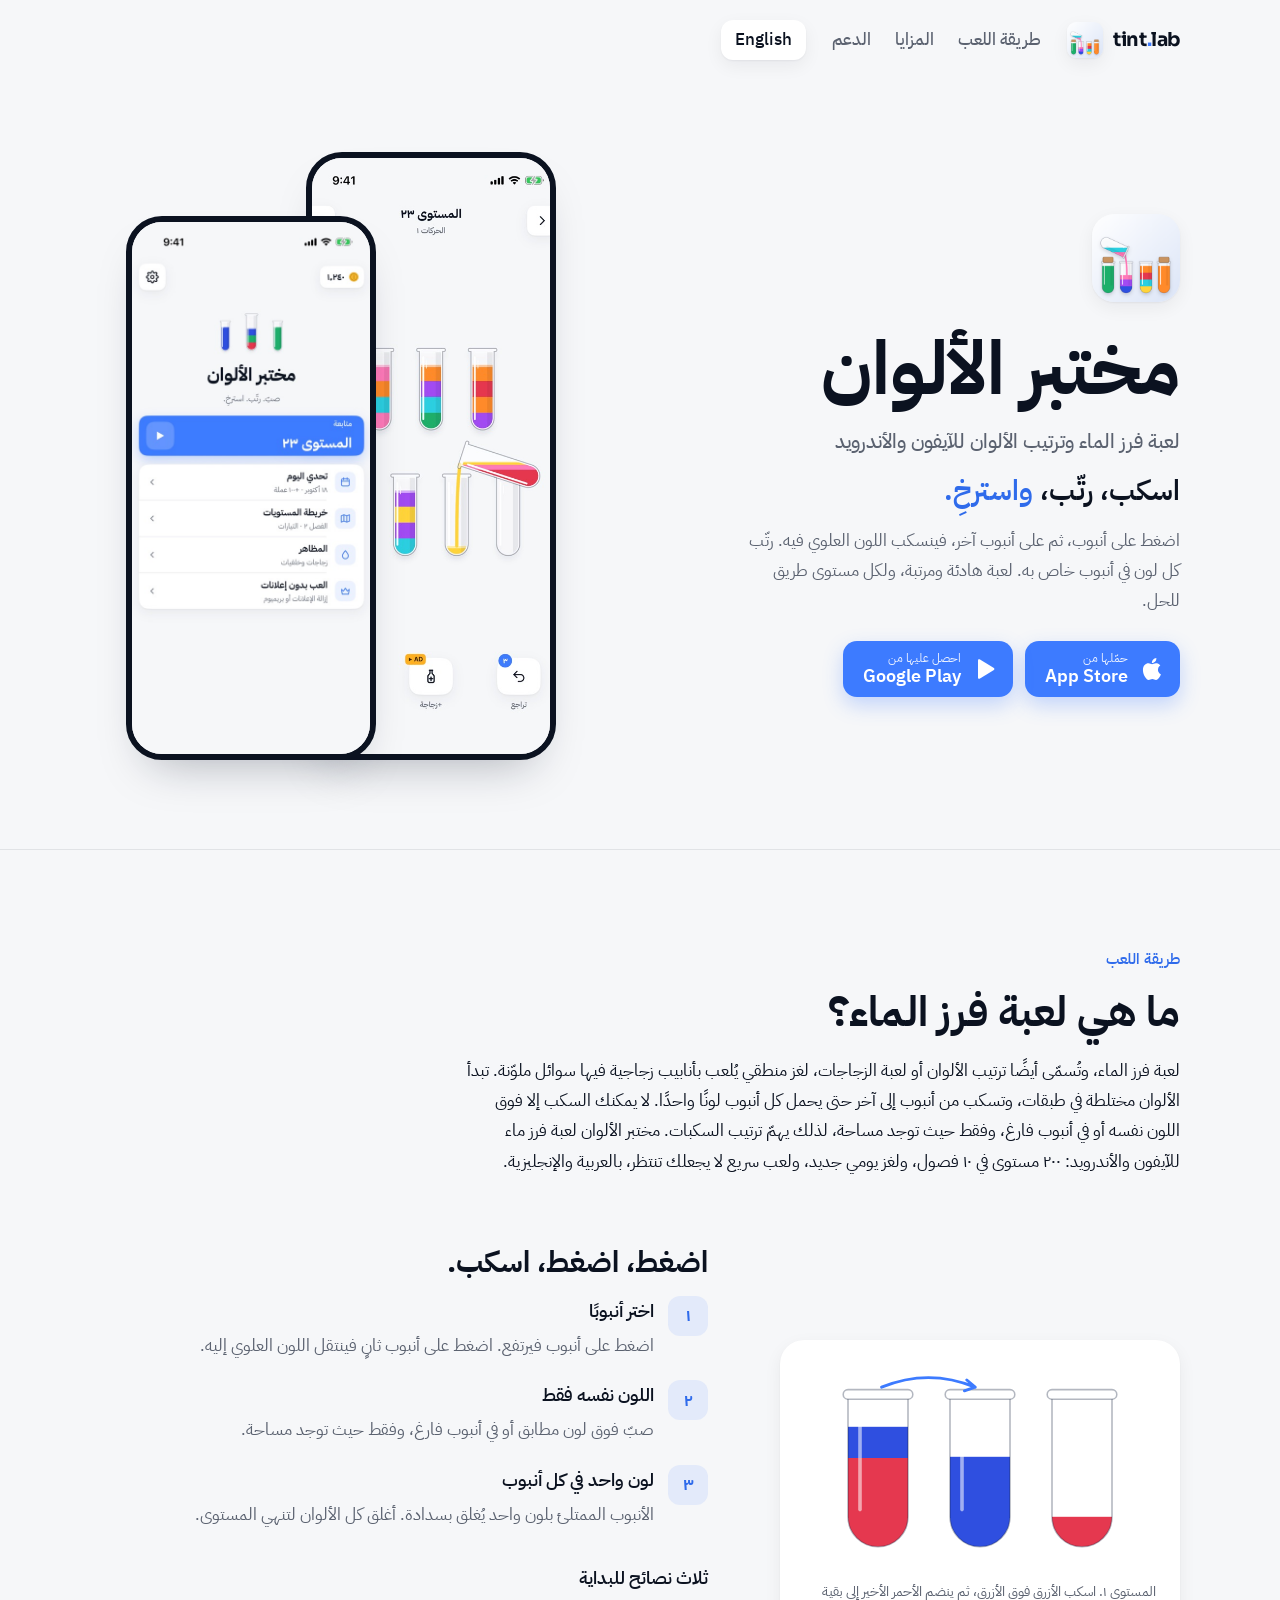
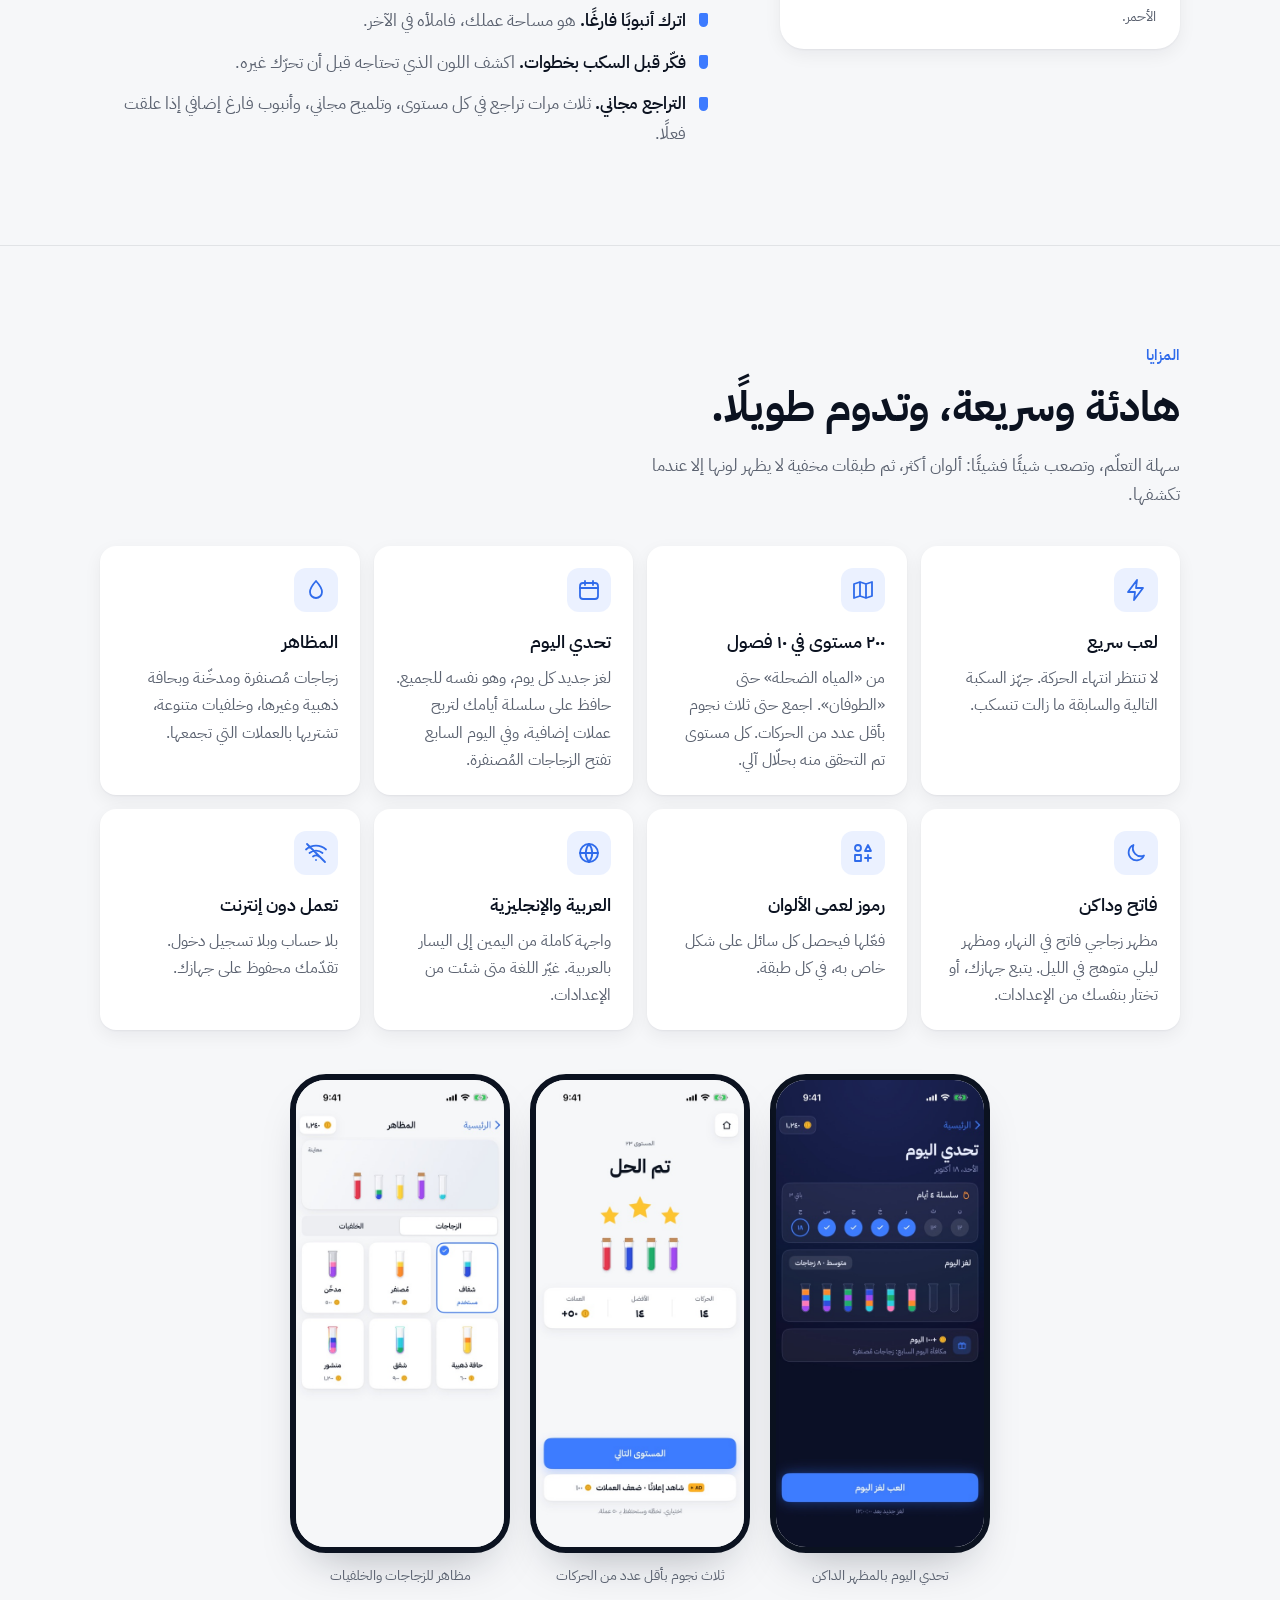
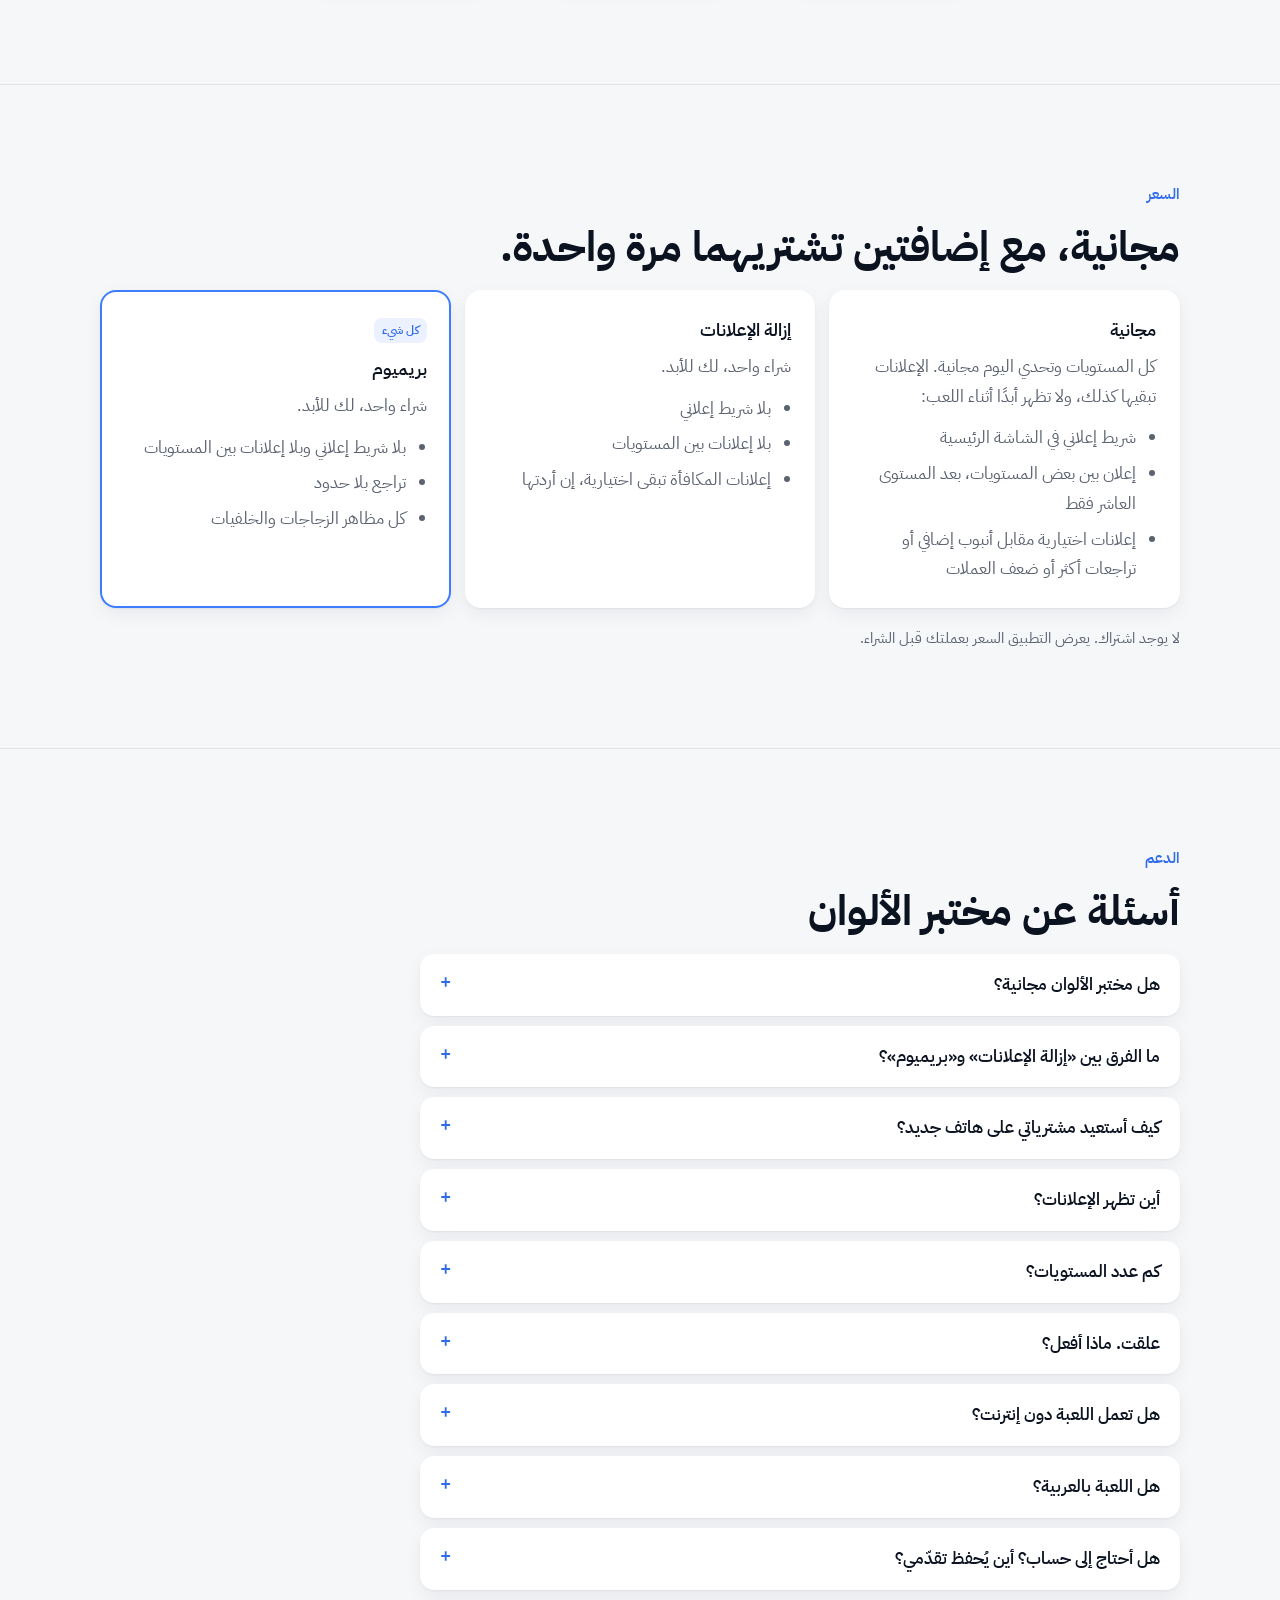
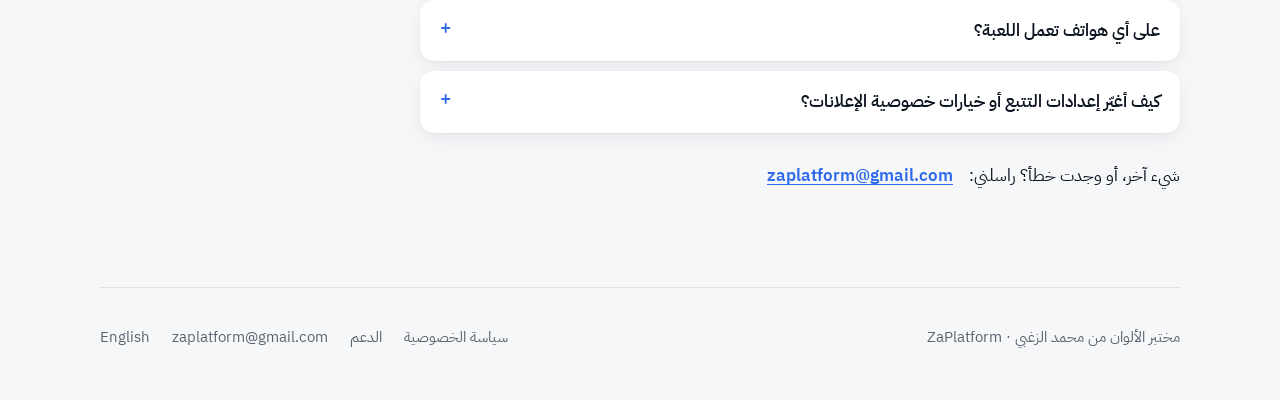
==== commit 89c1fd36: "Tint Lab is live: App Store and Google Play links, Smart App Banner, downloadUrl; FAQ iPhone-only" ====
--- a/ar/index.html
+++ b/ar/index.html
@@ -11,6 +11,7 @@
 <link rel="alternate" hreflang="x-default" href="https://tintlab.zaplatform.com/">
 <meta name="theme-color" content="#F6F7F9" media="(prefers-color-scheme: light)">
 <meta name="theme-color" content="#0B1026" media="(prefers-color-scheme: dark)">
+<meta name="apple-itunes-app" content="app-id=6824215958">
 <link rel="icon" type="image/png" href="../assets/favicon.png">
 <link rel="apple-touch-icon" href="../assets/apple-touch-icon.png">
 <meta property="og:type" content="website">
@@ -74,6 +75,8 @@
       "genre": ["ألغاز", "فرز الماء", "ترتيب الألوان"],
       "gamePlatform": ["iPhone", "Android"],
       "operatingSystem": "iOS 17 or later, Android 8.0 or later",
+      "downloadUrl": ["https://apps.apple.com/app/id6824215958", "https://play.google.com/store/apps/details?id=com.zaplatform.tintlab"],
+      "installUrl": ["https://apps.apple.com/app/id6824215958", "https://play.google.com/store/apps/details?id=com.zaplatform.tintlab"],
       "inLanguage": ["ar", "en"],
       "numberOfPlayers": { "@type": "QuantitativeValue", "value": 1 },
       "playMode": "SinglePlayer",
@@ -193,7 +196,7 @@
           "name": "على أي هواتف تعمل اللعبة؟",
           "acceptedAnswer": {
             "@type": "Answer",
-            "text": "على الآيفون والآيباد بنظام iOS 17 أو أحدث، وعلى هواتف الأندرويد بنظام Android 8.0 أو أحدث."
+            "text": "على الآيفون بنظام iOS 17 أو أحدث، وعلى هواتف الأندرويد بنظام Android 8.0 أو أحدث."
           }
         },
         {
@@ -238,8 +241,9 @@
       <p class="pitch">اسكب، رتّب، <em>واسترخِ.</em></p>
       <p class="lede">اضغط على أنبوب، ثم على أنبوب آخر، فينسكب اللون العلوي فيه. رتّب كل لون في أنبوب خاص به. لعبة هادئة ومرتبة، ولكل مستوى طريق للحل.</p>
       <div class="actions">
-        <span class="store soon" role="note"><svg aria-hidden="true"><use href="#g-apple"/></svg><span><small>قريبًا على</small><b>App Store</b></span></span>
-        <span class="store soon" role="note"><svg aria-hidden="true"><use href="#g-play"/></svg><span><small>قريبًا على</small><b>Google Play</b></span></span>
+        
+        <a class="store" href="https://apps.apple.com/app/id6824215958"><svg aria-hidden="true"><use href="#g-apple"/></svg><span><small>حمّلها من</small><b>App Store</b></span></a>
+        <a class="store" href="https://play.google.com/store/apps/details?id=com.zaplatform.tintlab"><svg aria-hidden="true"><use href="#g-play"/></svg><span><small>احصل عليها من</small><b>Google Play</b></span></a>
       </div>
     </div>
     <div class="hero-shots">
@@ -432,7 +436,7 @@
         </details>
         <details>
           <summary>على أي هواتف تعمل اللعبة؟</summary>
-          <div class="a"><p>على الآيفون والآيباد بنظام iOS 17 أو أحدث، وعلى هواتف الأندرويد بنظام Android 8.0 أو أحدث.</p></div>
+          <div class="a"><p>على الآيفون بنظام iOS 17 أو أحدث، وعلى هواتف الأندرويد بنظام Android 8.0 أو أحدث.</p></div>
         </details>
         <details>
           <summary>كيف أغيّر إعدادات التتبع أو خيارات خصوصية الإعلانات؟</summary>
